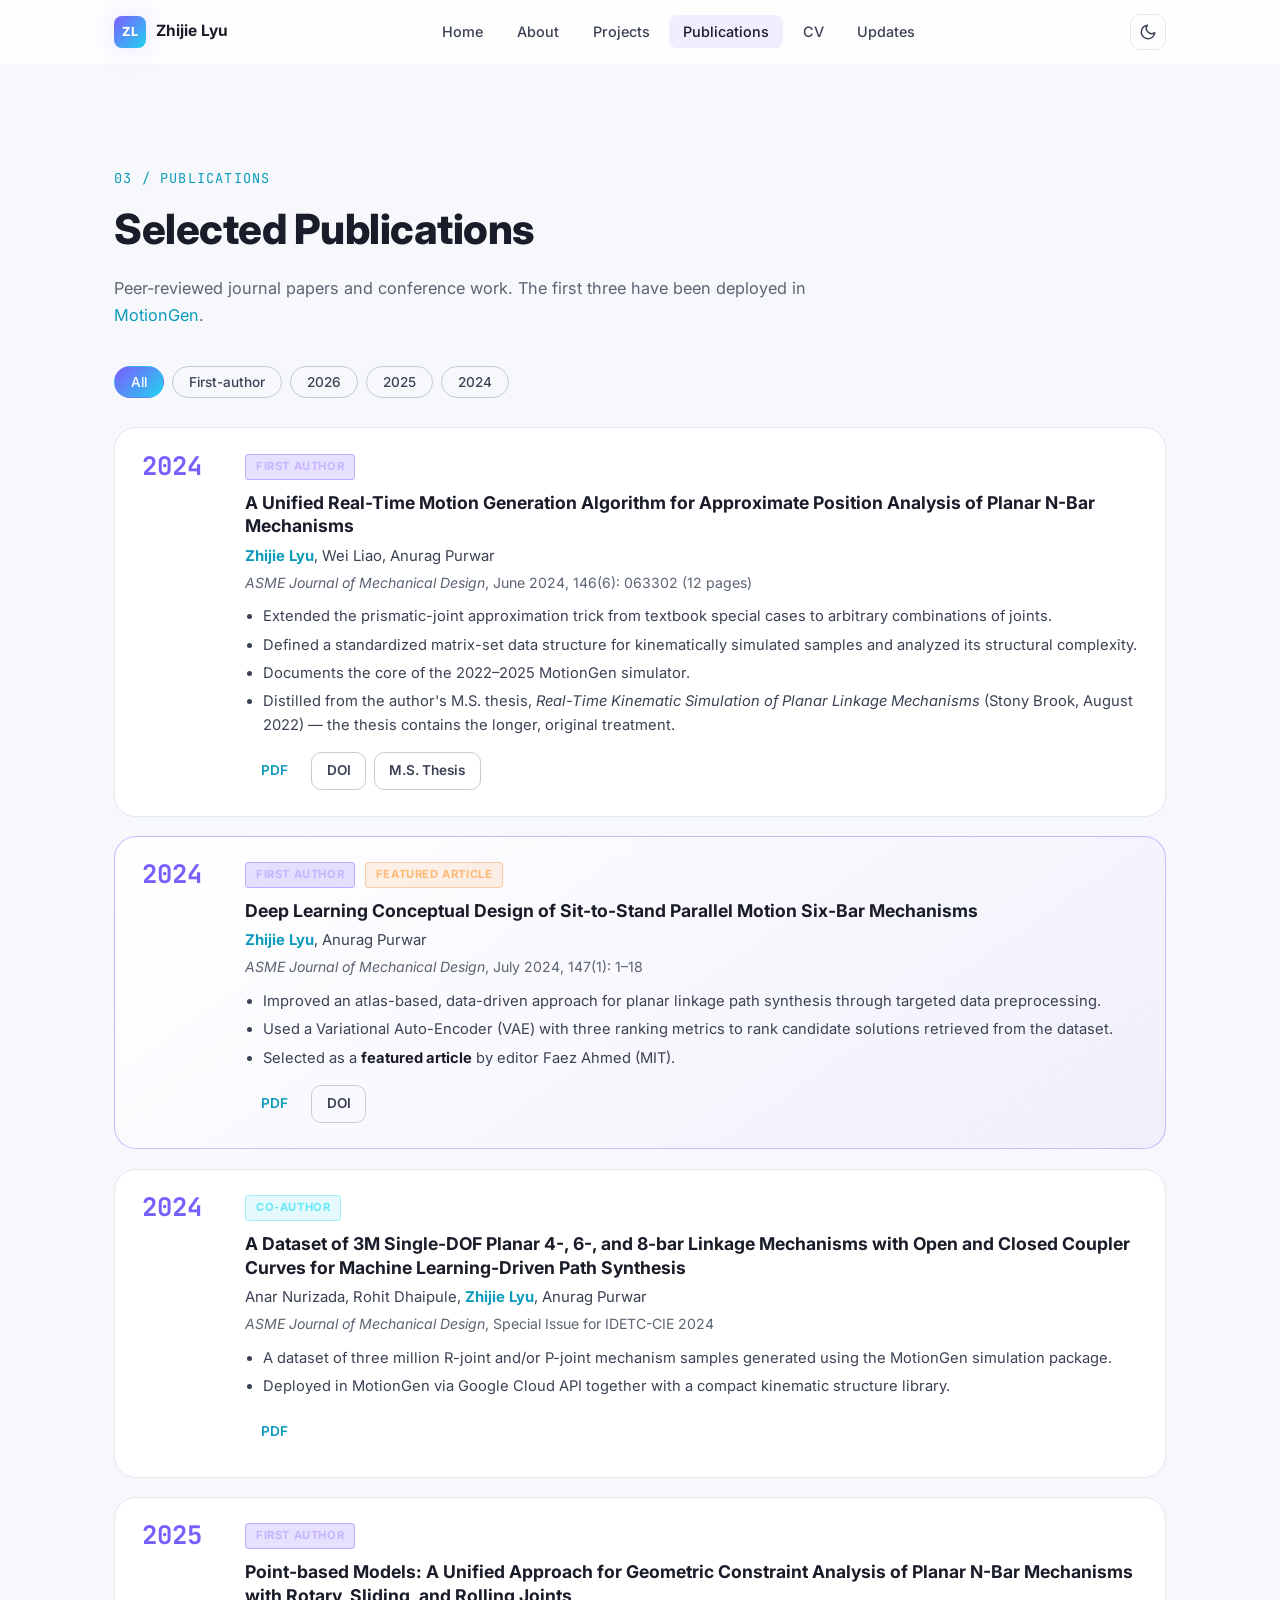
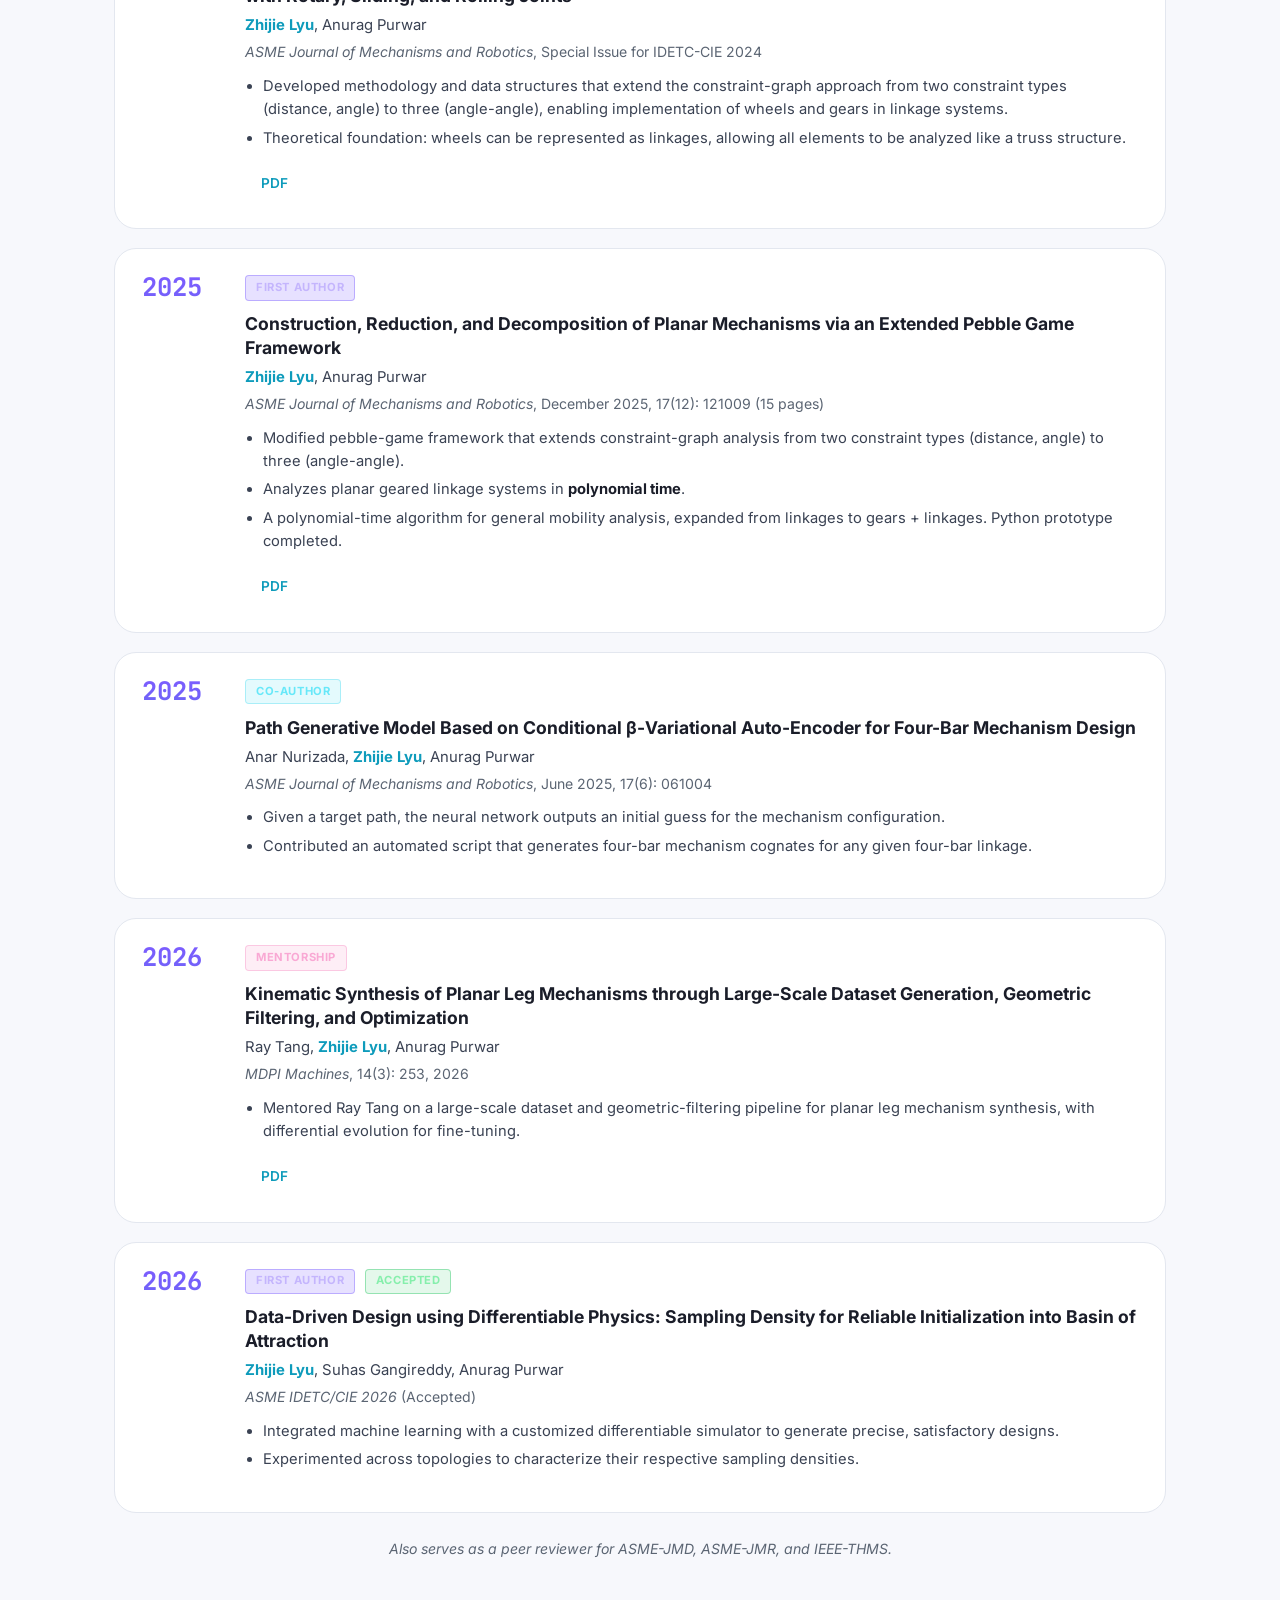
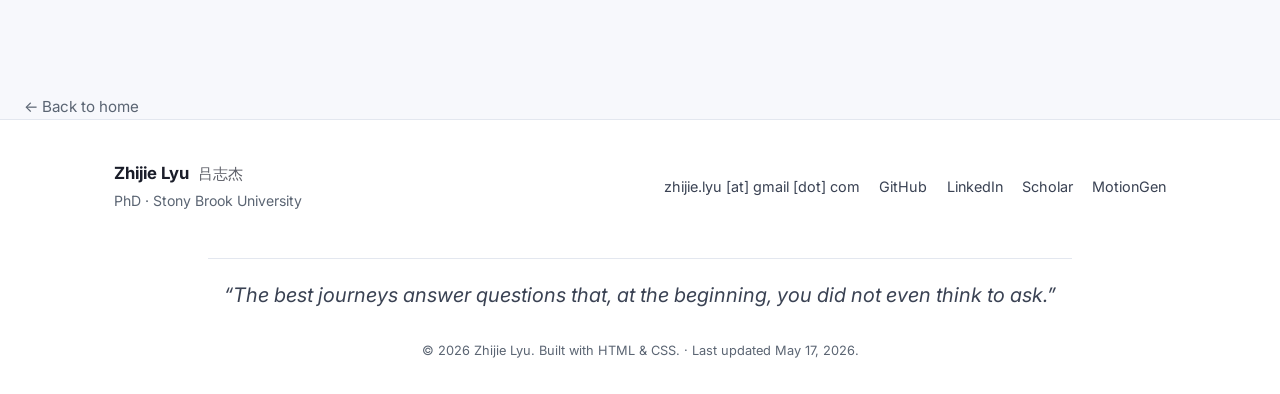
==== publications.html @ add33277 "Moving the publication to elsewhere." ====
<!DOCTYPE html>
<html lang="en">
<head>
    <meta charset="UTF-8" />
    <meta name="viewport" content="width=device-width, initial-scale=1.0" />
    <meta name="description" content="Publications by Zhijie Lyu on computational kinematics, mechanism design, geometric constraints, and data-driven engineering." />
    <meta name="author" content="Zhijie Lyu" />
    <title>Publications — Zhijie Lyu</title>
    <link rel="canonical" href="https://alsymiya.github.io/publications.html" />
    <link rel="icon" type="image/svg+xml" href="favicon.svg" />

    <!-- Open Graph -->
    <meta property="og:type" content="website" />
    <meta property="og:title" content="Publications — Zhijie Lyu" />
    <meta property="og:description" content="Publications by Zhijie Lyu on computational kinematics, mechanism design, geometric constraints, and data-driven engineering." />
    <meta property="og:url" content="https://alsymiya.github.io/publications.html" />
    <meta property="og:image" content="https://alsymiya.github.io/assets/img/avatar.png" />

    <!-- Twitter card -->
    <meta name="twitter:card" content="summary" />
    <meta name="twitter:title" content="Publications — Zhijie Lyu" />
    <meta name="twitter:description" content="Publications by Zhijie Lyu on computational kinematics, mechanism design, geometric constraints, and data-driven engineering." />
    <meta name="twitter:image" content="https://alsymiya.github.io/assets/img/avatar.png" />

    <link rel="preconnect" href="https://fonts.googleapis.com" />
    <link rel="preconnect" href="https://fonts.gstatic.com" crossorigin />
    <link href="https://fonts.googleapis.com/css2?family=Inter:wght@300;400;500;600;700;800&family=JetBrains+Mono:wght@400;500&display=swap" rel="stylesheet" />
    <link rel="stylesheet" href="styles.css" />

    <!-- Set theme before paint to avoid flash -->
    <script>
    (function () {
        try {
            var saved = localStorage.getItem('theme');
            var prefersLight = window.matchMedia && window.matchMedia('(prefers-color-scheme: light)').matches;
            var theme = saved || (prefersLight ? 'light' : 'dark');
            if (theme === 'light') document.documentElement.setAttribute('data-theme', 'light');
        } catch (e) { /* localStorage may be unavailable */ }
    })();
    </script>
</head>
<body>

<!-- ============== NAVIGATION ============== -->
<nav class="nav scrolled" id="nav">
    <div class="nav-inner">
        <a href="index.html#home" class="nav-brand">
            <span class="brand-mark">ZL</span>
            <span class="brand-text">Zhijie Lyu</span>
        </a>
        <ul class="nav-links" id="navLinks">
            <li><a href="index.html#home" class="nav-link">Home</a></li>
            <li><a href="index.html#about" class="nav-link">About</a></li>
            <li><a href="index.html#projects" class="nav-link">Projects</a></li>
            <li><a href="publications.html" class="nav-link active">Publications</a></li>
            <li><a href="index.html#cv" class="nav-link">CV</a></li>
            <li><a href="updates.html" class="nav-link">Updates</a></li>
        </ul>
        <div class="nav-right">
            <button class="theme-toggle" id="themeToggle" aria-label="Toggle color theme" title="Toggle color theme">
                <svg class="icon-sun" viewBox="0 0 24 24" fill="none" stroke="currentColor" stroke-width="2" stroke-linecap="round" stroke-linejoin="round" aria-hidden="true">
                    <circle cx="12" cy="12" r="4"/>
                    <path d="M12 2v2M12 20v2M4.93 4.93l1.41 1.41M17.66 17.66l1.41 1.41M2 12h2M20 12h2M4.93 19.07l1.41-1.41M17.66 6.34l1.41-1.41"/>
                </svg>
                <svg class="icon-moon" viewBox="0 0 24 24" fill="none" stroke="currentColor" stroke-width="2" stroke-linecap="round" stroke-linejoin="round" aria-hidden="true">
                    <path d="M21 12.79A9 9 0 1 1 11.21 3 7 7 0 0 0 21 12.79z"/>
                </svg>
            </button>
            <button class="nav-toggle" id="navToggle" aria-label="Toggle navigation">
                <span></span><span></span><span></span>
            </button>
        </div>
    </div>
</nav>

<main class="page-main">
<!-- ============== PUBLICATIONS ============== -->
<section class="section" id="publications-page">
    <div class="container">
        <p class="eyebrow">03 / Publications</p>
        <h2 class="section-title">Selected Publications</h2>
        <p class="section-subtitle">Peer-reviewed journal papers and conference work. The first three have been deployed in <a href="https://motiongen.io" target="_blank" rel="noopener">MotionGen</a>.</p>

        <div class="pub-filter">
            <button class="chip is-active" data-filter="all">All</button>
            <button class="chip" data-filter="first">First-author</button>
            <button class="chip" data-filter="2026">2026</button>
            <button class="chip" data-filter="2025">2025</button>
            <button class="chip" data-filter="2024">2024</button>
        </div>

        <div class="pub-list">

            <!-- 1. N-Bar JMD 2024 (built on 2022 M.S. thesis) -->
            <article class="pub" data-tags="first 2024 2022">
                <div class="pub-year">2024</div>
                <div class="pub-body">
                    <span class="pub-badge first">First Author</span>
                    <h3 class="pub-title">A Unified Real-Time Motion Generation Algorithm for Approximate Position Analysis of Planar N-Bar Mechanisms</h3>
                    <p class="pub-authors"><strong>Zhijie Lyu</strong>, Wei Liao, Anurag Purwar</p>
                    <p class="pub-venue"><em>ASME Journal of Mechanical Design</em>, June 2024, 146(6): 063302 (12 pages)</p>
                    <ul class="pub-points">
                        <li>Extended the prismatic-joint approximation trick from textbook special cases to arbitrary combinations of joints.</li>
                        <li>Defined a standardized matrix-set data structure for kinematically simulated samples and analyzed its structural complexity.</li>
                        <li>Documents the core of the 2022–2025 MotionGen simulator.</li>
                        <li>Distilled from the author's M.S. thesis, <em>Real-Time Kinematic Simulation of Planar Linkage Mechanisms</em> (Stony Brook, August 2022) &mdash; the thesis contains the longer, original treatment.</li>
                    </ul>
                    <div class="pub-actions">
                        <a href="assets/papers/Lyu_NBar_JMD_2024.pdf" target="_blank" rel="noopener" class="btn btn-sm">PDF</a>
                        <a href="https://doi.org/10.1115/1.4064132" target="_blank" rel="noopener" class="btn btn-sm btn-outline">DOI</a>
                        <a href="assets/papers/Lyu_MS_Thesis_2022.pdf" target="_blank" rel="noopener" class="btn btn-sm btn-outline">M.S. Thesis</a>
                    </div>
                </div>
            </article>

            <!-- 2. STS JMD 2024 -->
            <article class="pub featured" data-tags="first 2024">
                <div class="pub-year">2024</div>
                <div class="pub-body">
                    <span class="pub-badge first">First Author</span>
                    <span class="pub-badge featured-badge">Featured Article</span>
                    <h3 class="pub-title">Deep Learning Conceptual Design of Sit-to-Stand Parallel Motion Six-Bar Mechanisms</h3>
                    <p class="pub-authors"><strong>Zhijie Lyu</strong>, Anurag Purwar</p>
                    <p class="pub-venue"><em>ASME Journal of Mechanical Design</em>, July 2024, 147(1): 1–18</p>
                    <ul class="pub-points">
                        <li>Improved an atlas-based, data-driven approach for planar linkage path synthesis through targeted data preprocessing.</li>
                        <li>Used a Variational Auto-Encoder (VAE) with three ranking metrics to rank candidate solutions retrieved from the dataset.</li>
                        <li>Selected as a <strong>featured article</strong> by editor Faez Ahmed (MIT).</li>
                    </ul>
                    <div class="pub-actions">
                        <a href="assets/papers/Lyu_STS_JMD_2024.pdf" target="_blank" rel="noopener" class="btn btn-sm">PDF</a>
                        <a href="https://doi.org/10.1115/1.4065221" target="_blank" rel="noopener" class="btn btn-sm btn-outline">DOI</a>
                    </div>
                </div>
            </article>

            <!-- 3. Dataset JMD 2024 -->
            <article class="pub" data-tags="2024">
                <div class="pub-year">2024</div>
                <div class="pub-body">
                    <span class="pub-badge co">Co-Author</span>
                    <h3 class="pub-title">A Dataset of 3M Single-DOF Planar 4-, 6-, and 8-bar Linkage Mechanisms with Open and Closed Coupler Curves for Machine Learning-Driven Path Synthesis</h3>
                    <p class="pub-authors">Anar Nurizada, Rohit Dhaipule, <strong>Zhijie Lyu</strong>, Anurag Purwar</p>
                    <p class="pub-venue"><em>ASME Journal of Mechanical Design</em>, Special Issue for IDETC-CIE 2024</p>
                    <ul class="pub-points">
                        <li>A dataset of three million R-joint and/or P-joint mechanism samples generated using the MotionGen simulation package.</li>
                        <li>Deployed in MotionGen via Google Cloud API together with a compact kinematic structure library.</li>
                    </ul>
                    <div class="pub-actions">
                        <a href="assets/papers/Nurizada_Dataset_JMD_2024.pdf" target="_blank" rel="noopener" class="btn btn-sm">PDF</a>
                    </div>
                </div>
            </article>

            <!-- 4. PointModel JMR 2025 -->
            <article class="pub" data-tags="first 2025">
                <div class="pub-year">2025</div>
                <div class="pub-body">
                    <span class="pub-badge first">First Author</span>
                    <h3 class="pub-title">Point-based Models: A Unified Approach for Geometric Constraint Analysis of Planar N-Bar Mechanisms with Rotary, Sliding, and Rolling Joints</h3>
                    <p class="pub-authors"><strong>Zhijie Lyu</strong>, Anurag Purwar</p>
                    <p class="pub-venue"><em>ASME Journal of Mechanisms and Robotics</em>, Special Issue for IDETC-CIE 2024</p>
                    <ul class="pub-points">
                        <li>Developed methodology and data structures that extend the constraint-graph approach from two constraint types (distance, angle) to three (angle-angle), enabling implementation of wheels and gears in linkage systems.</li>
                        <li>Theoretical foundation: wheels can be represented as linkages, allowing all elements to be analyzed like a truss structure.</li>
                    </ul>
                    <div class="pub-actions">
                        <a href="assets/papers/Lyu_PointModel_JMR_2025.pdf" target="_blank" rel="noopener" class="btn btn-sm">PDF</a>
                    </div>
                </div>
            </article>

            <!-- 5. Pebble Game JMR 2025 -->
            <article class="pub" data-tags="first 2025">
                <div class="pub-year">2025</div>
                <div class="pub-body">
                    <span class="pub-badge first">First Author</span>
                    <h3 class="pub-title">Construction, Reduction, and Decomposition of Planar Mechanisms via an Extended Pebble Game Framework</h3>
                    <p class="pub-authors"><strong>Zhijie Lyu</strong>, Anurag Purwar</p>
                    <p class="pub-venue"><em>ASME Journal of Mechanisms and Robotics</em>, December 2025, 17(12): 121009 (15 pages)</p>
                    <ul class="pub-points">
                        <li>Modified pebble-game framework that extends constraint-graph analysis from two constraint types (distance, angle) to three (angle-angle).</li>
                        <li>Analyzes planar geared linkage systems in <strong>polynomial time</strong>.</li>
                        <li>A polynomial-time algorithm for general mobility analysis, expanded from linkages to gears + linkages. Python prototype completed.</li>
                    </ul>
                    <div class="pub-actions">
                        <a href="assets/papers/Lyu_PebbleGame_JMR_2025.pdf" target="_blank" rel="noopener" class="btn btn-sm">PDF</a>
                    </div>
                </div>
            </article>

            <!-- 6. Path Generative Model JMR 2025 -->
            <article class="pub" data-tags="2025">
                <div class="pub-year">2025</div>
                <div class="pub-body">
                    <span class="pub-badge co">Co-Author</span>
                    <h3 class="pub-title">Path Generative Model Based on Conditional &beta;-Variational Auto-Encoder for Four-Bar Mechanism Design</h3>
                    <p class="pub-authors">Anar Nurizada, <strong>Zhijie Lyu</strong>, Anurag Purwar</p>
                    <p class="pub-venue"><em>ASME Journal of Mechanisms and Robotics</em>, June 2025, 17(6): 061004</p>
                    <ul class="pub-points">
                        <li>Given a target path, the neural network outputs an initial guess for the mechanism configuration.</li>
                        <li>Contributed an automated script that generates four-bar mechanism cognates for any given four-bar linkage.</li>
                    </ul>
                </div>
            </article>

            <!-- 7. Tang et al. MDPI Machines 2026 (mentorship) -->
            <article class="pub" data-tags="2026">
                <div class="pub-year">2026</div>
                <div class="pub-body">
                    <span class="pub-badge mentor">Mentorship</span>
                    <h3 class="pub-title">Kinematic Synthesis of Planar Leg Mechanisms through Large-Scale Dataset Generation, Geometric Filtering, and Optimization</h3>
                    <p class="pub-authors">Ray Tang, <strong>Zhijie Lyu</strong>, Anurag Purwar</p>
                    <p class="pub-venue"><em>MDPI Machines</em>, 14(3): 253, 2026</p>
                    <ul class="pub-points">
                        <li>Mentored Ray Tang on a large-scale dataset and geometric-filtering pipeline for planar leg mechanism synthesis, with differential evolution for fine-tuning.</li>
                    </ul>
                    <div class="pub-actions">
                        <a href="assets/papers/Tang_LegMechanism_Machines_2026.pdf" target="_blank" rel="noopener" class="btn btn-sm">PDF</a>
                    </div>
                </div>
            </article>

            <!-- 8. IDETC 2026 (submitted) -->
            <article class="pub" data-tags="first 2026">
                <div class="pub-year">2026</div>
                <div class="pub-body">
                    <span class="pub-badge first">First Author</span>
                    <span class="pub-badge accepted">Accepted</span>
                    <h3 class="pub-title">Data-Driven Design using Differentiable Physics: Sampling Density for Reliable Initialization into Basin of Attraction</h3>
                    <p class="pub-authors"><strong>Zhijie Lyu</strong>, Suhas Gangireddy, Anurag Purwar</p>
                    <p class="pub-venue"><em>ASME IDETC/CIE 2026</em> (Accepted)</p>
                    <ul class="pub-points">
                        <li>Integrated machine learning with a customized differentiable simulator to generate precise, satisfactory designs.</li>
                        <li>Experimented across topologies to characterize their respective sampling densities.</li>
                    </ul>
                </div>
            </article>

        </div>

        <p class="pub-footnote">Also serves as a peer reviewer for ASME-JMD, ASME-JMR, and IEEE-THMS.</p>
    </div>
</section>
    <p class="back-home container"><a href="index.html#home">&larr; Back to home</a></p>
</main>

<!-- ============== FOOTER ============== -->
<footer class="footer">
    <div class="container footer-inner">
        <div>
            <p class="footer-name">Zhijie Lyu <span lang="zh-Hans" class="footer-name-zh">吕志杰</span></p>
            <p class="footer-sub">PhD &middot; Stony Brook University</p>
        </div>
        <div class="footer-links">
            <a href="mailto:zhijie.lyu@gmail.com">zhijie.lyu [at] gmail [dot] com</a>
            <a href="https://github.com/alsymiya" target="_blank" rel="noopener">GitHub</a>
            <a href="https://www.linkedin.com/in/zhijie-lyu-7b461b293/" target="_blank" rel="noopener">LinkedIn</a>
            <a href="https://scholar.google.com/citations?user=5Fk1GgYAAAAJ&amp;hl=en" target="_blank" rel="noopener">Scholar</a>
            <a href="https://motiongen.io" target="_blank" rel="noopener">MotionGen</a>
        </div>
        <p class="footer-quote">&ldquo;The best journeys answer questions that, at the beginning, you did not even think to ask.&rdquo;</p>
        <p class="footer-copy">&copy; 2026 Zhijie Lyu. Built with HTML &amp; CSS. &middot; Last updated <time datetime="2026-05-17">May 17, 2026</time>.</p>
    </div>
</footer>

<script src="script.js"></script>
</body>
</html>
---- styles.css ----
/* =========================================================
   Zhijie Lyu — Personal Website
   Modern Dark Portfolio
   ========================================================= */

/* ---------- Design tokens ---------- */
:root {
    --bg: #0a0e1a;
    --bg-soft: #0f1424;
    --bg-card: #141a2e;
    --bg-card-hover: #1a2240;
    --border: #1f2944;
    --border-strong: #2e3a5e;

    --text: #e6edf3;
    --text-muted: #94a3b8;
    --text-soft: #b4becc;

    --accent: #7c5cff;       /* purple */
    --accent-2: #22d3ee;     /* cyan */
    --accent-warm: #fb923c;  /* orange-ish for badges */
    --accent-soft: rgba(124, 92, 255, 0.15);

    --grad: linear-gradient(135deg, #7c5cff 0%, #22d3ee 100%);
    --grad-soft: linear-gradient(135deg, rgba(124,92,255,0.18) 0%, rgba(34,211,238,0.18) 100%);

    --radius: 14px;
    --radius-lg: 22px;

    --shadow-1: 0 1px 2px rgba(0,0,0,0.3);
    --shadow-2: 0 10px 30px rgba(0,0,0,0.35);
    --shadow-glow: 0 0 40px rgba(124, 92, 255, 0.25);

    --font: 'Inter', -apple-system, BlinkMacSystemFont, 'Segoe UI', Roboto, sans-serif;
    --font-mono: 'JetBrains Mono', ui-monospace, monospace;

    --maxw: 1100px;

    /* Theme-aware tokens (overridden by [data-theme="light"]) */
    --nav-bg: rgba(10, 14, 26, 0.85);
    --nav-bg-scrolled: rgba(10, 14, 26, 0.92);
    --nav-bg-mobile: rgba(10, 14, 26, 0.97);
    --grid-line: rgba(124, 92, 255, 0.06);
    --glow-opacity: 0.55;
}

/* ---------- Light theme overrides ---------- */
[data-theme="light"] {
    --bg: #f7f8fc;
    --bg-soft: #ffffff;
    --bg-card: #ffffff;
    --bg-card-hover: #f1f3f8;
    --border: #e3e7ef;
    --border-strong: #c5ccd8;

    --text: #1a1d29;
    --text-muted: #5b6573;
    --text-soft: #3a4253;

    /* Slightly darker cyan so links remain readable on white */
    --accent-2: #0e9bbb;
    --accent-soft: rgba(124, 92, 255, 0.10);
    --grad-soft: linear-gradient(135deg, rgba(124,92,255,0.10) 0%, rgba(34,211,238,0.10) 100%);

    --shadow-1: 0 1px 2px rgba(15, 23, 42, 0.06);
    --shadow-2: 0 10px 30px rgba(15, 23, 42, 0.08);
    --shadow-glow: 0 0 30px rgba(124, 92, 255, 0.18);

    --nav-bg: rgba(255, 255, 255, 0.85);
    --nav-bg-scrolled: rgba(255, 255, 255, 0.92);
    --nav-bg-mobile: rgba(255, 255, 255, 0.97);
    --grid-line: rgba(124, 92, 255, 0.07);
    --glow-opacity: 0.20;
}

/* Smooth color transitions when toggling themes */
html, body, .nav, .section, .pub, .project, .cv-block,
.about-card, .btn, .chip, .pub-badge {
    transition: background-color .25s ease, color .25s ease, border-color .25s ease;
}

/* ---------- Reset & base ---------- */
*, *::before, *::after { box-sizing: border-box; }
html { scroll-behavior: smooth; }
html, body { margin: 0; padding: 0; }
body {
    font-family: var(--font);
    background: var(--bg);
    color: var(--text);
    line-height: 1.6;
    -webkit-font-smoothing: antialiased;
    overflow-x: hidden;
}
a { color: var(--accent-2); text-decoration: none; transition: color .2s ease; }
a:hover { color: var(--accent); }
img { max-width: 100%; display: block; }
ul { padding-left: 1.2rem; }

.container { max-width: var(--maxw); margin: 0 auto; padding: 0 1.5rem; }

/* ---------- Navigation ---------- */
.nav {
    position: fixed;
    top: 0; left: 0; right: 0;
    z-index: 100;
    background: var(--nav-bg);
    backdrop-filter: saturate(160%) blur(12px);
    -webkit-backdrop-filter: saturate(160%) blur(12px);
    border-bottom: 1px solid transparent;
    transition: border-color .3s ease, background .3s ease;
}
.nav.scrolled {
    border-bottom-color: var(--border);
    background: var(--nav-bg-scrolled);
}
.nav-inner {
    max-width: var(--maxw);
    margin: 0 auto;
    padding: 0.85rem 1.5rem;
    display: flex;
    align-items: center;
    justify-content: space-between;
}
.nav-brand {
    display: flex;
    align-items: center;
    gap: 0.6rem;
    color: var(--text);
    font-weight: 700;
}
.nav-brand:hover { color: var(--text); }
.brand-mark {
    width: 32px; height: 32px;
    border-radius: 8px;
    background: var(--grad);
    color: #fff;
    display: grid; place-items: center;
    font-weight: 800;
    font-size: 0.78rem;
    letter-spacing: 0.5px;
    box-shadow: var(--shadow-glow);
}
.brand-text { font-size: 0.97rem; }

.nav-links {
    list-style: none;
    margin: 0; padding: 0;
    display: flex;
    gap: 0.4rem;
}
.nav-link {
    color: var(--text-soft);
    font-size: 0.9rem;
    font-weight: 500;
    padding: 0.5rem 0.85rem;
    border-radius: 8px;
    transition: color .2s ease, background .2s ease;
}
.nav-link:hover, .nav-link.active {
    color: var(--text);
    background: var(--accent-soft);
}

.nav-toggle {
    display: none;
    background: none;
    border: none;
    cursor: pointer;
    padding: 6px;
    flex-direction: column;
    gap: 5px;
}

/* ---------- Theme toggle button ---------- */
.nav-right {
    display: flex;
    align-items: center;
    gap: 0.4rem;
}
.theme-toggle {
    background: none;
    border: 1px solid var(--border);
    color: var(--text-soft);
    width: 36px;
    height: 36px;
    border-radius: 10px;
    cursor: pointer;
    display: inline-grid;
    place-items: center;
    transition: color .2s ease, background .2s ease, border-color .2s ease, transform .2s ease;
}
.theme-toggle:hover {
    color: var(--text);
    background: var(--accent-soft);
    border-color: var(--border-strong);
    transform: translateY(-1px);
}
.theme-toggle svg {
    width: 18px;
    height: 18px;
}
/* Show sun icon in dark mode (click to go light), moon icon in light mode (click to go dark) */
.theme-toggle .icon-sun  { display: block; }
.theme-toggle .icon-moon { display: none; }
[data-theme="light"] .theme-toggle .icon-sun  { display: none; }
[data-theme="light"] .theme-toggle .icon-moon { display: block; }
.nav-toggle span {
    width: 22px; height: 2px;
    background: var(--text);
    border-radius: 2px;
    transition: transform .25s ease, opacity .25s ease;
}
.nav-toggle.is-open span:nth-child(1) { transform: translateY(7px) rotate(45deg); }
.nav-toggle.is-open span:nth-child(2) { opacity: 0; }
.nav-toggle.is-open span:nth-child(3) { transform: translateY(-7px) rotate(-45deg); }

/* ---------- Hero ---------- */
.hero {
    position: relative;
    min-height: 100vh;
    display: flex;
    align-items: center;
    overflow: hidden;
    padding-top: 5rem;
}
.hero-bg {
    position: absolute; inset: 0;
    pointer-events: none;
    z-index: 0;
}
.grid-pattern {
    position: absolute; inset: 0;
    background-image:
        linear-gradient(var(--grid-line) 1px, transparent 1px),
        linear-gradient(90deg, var(--grid-line) 1px, transparent 1px);
    background-size: 48px 48px;
    mask-image: radial-gradient(ellipse at 50% 40%, black 30%, transparent 75%);
    -webkit-mask-image: radial-gradient(ellipse at 50% 40%, black 30%, transparent 75%);
}
.glow {
    position: absolute;
    border-radius: 50%;
    filter: blur(110px);
    opacity: var(--glow-opacity);
}
.glow-1 {
    width: 420px; height: 420px;
    background: var(--accent);
    top: -80px; left: -120px;
}
.glow-2 {
    width: 380px; height: 380px;
    background: var(--accent-2);
    bottom: -120px; right: -80px;
}
.hero-inner {
    position: relative;
    z-index: 1;
    padding: 5rem 1.5rem 6rem;
}
/* Hero avatar */
.hero-avatar-wrap {
    margin-bottom: 1.6rem;
}
.hero-avatar {
    position: relative;
    display: inline-grid;
    place-items: center;
    width: 130px; height: 130px;
    border-radius: 50%;
    background: var(--grad);
    overflow: hidden;
    box-shadow: 0 0 0 3px var(--bg), 0 0 60px rgba(124, 92, 255, 0.45);
    isolation: isolate;
}
.hero-avatar img {
    position: absolute;
    inset: 0;
    width: 100%;
    height: 100%;
    object-fit: cover;
    object-position: center 28%;
    z-index: 2;
    border-radius: 50%;
}
.hero-avatar .avatar-fallback {
    position: relative;
    z-index: 1;
    color: #fff;
    font-weight: 800;
    font-size: 3rem;
    letter-spacing: 1px;
    user-select: none;
    text-shadow: 0 2px 8px rgba(0,0,0,0.25);
}
.hero-avatar .avatar-ring {
    position: absolute;
    inset: -6px;
    border-radius: 50%;
    border: 2px solid transparent;
    background: var(--grad) border-box;
    -webkit-mask:
        linear-gradient(#000 0 0) padding-box,
        linear-gradient(#000 0 0);
    -webkit-mask-composite: xor;
            mask-composite: exclude;
    opacity: 0.55;
    z-index: 0;
    animation: ring-spin 14s linear infinite;
}
@keyframes ring-spin { to { transform: rotate(360deg); } }

.hero-greet {
    color: var(--accent-2);
    font-family: var(--font-mono);
    font-size: 0.95rem;
    margin: 0 0 0.6rem 0;
    letter-spacing: 0.4px;
}
.hero-name {
    font-size: clamp(3rem, 9vw, 6rem);
    font-weight: 800;
    line-height: 1.05;
    margin: 0 0 0.6rem 0;
    color: var(--text);              /* fallback so the name is always visible */
    letter-spacing: -1.5px;
}
.hero-name-zh {
    display: inline-block;
    font-family: "PingFang SC", "Noto Sans SC", "Microsoft YaHei", "Source Han Sans SC", sans-serif;
    font-weight: 600;
    font-size: 0.5em;
    letter-spacing: 0.05em;
    margin-left: 0.35em;
    vertical-align: 0.35em;
    /* Plain text color even when the main name is gradient-clipped */
    -webkit-text-fill-color: var(--text);
    color: var(--text);
    background: none;
}
.footer-name-zh {
    font-family: "PingFang SC", "Noto Sans SC", "Microsoft YaHei", "Source Han Sans SC", sans-serif;
    font-weight: 500;
    margin-left: 0.35em;
    opacity: 0.7;
    font-size: 0.92em;
}
@supports ((-webkit-background-clip: text) or (background-clip: text)) {
    .hero-name {
        background: var(--grad);
        -webkit-background-clip: text;
                background-clip: text;
        -webkit-text-fill-color: transparent;
    }
}
.hero-title {
    font-size: clamp(1.05rem, 2.4vw, 1.4rem);
    color: var(--text-soft);
    font-weight: 500;
    margin: 0 0 1.6rem 0;
    line-height: 1.4;
}
.hero-title .accent { color: var(--accent); font-weight: 700; }
.hero-title .accent-2 { color: var(--accent-2); font-weight: 700; }
.hero-desc {
    max-width: 700px;
    color: var(--text-muted);
    font-size: 1.02rem;
    margin: 0 0 2.2rem 0;
}
.hero-desc strong { color: var(--text); font-weight: 600; }
.hero-cta {
    display: flex;
    gap: 0.8rem;
    flex-wrap: wrap;
    margin-bottom: 2.4rem;
}
.hero-links {
    display: flex;
    gap: 0.6rem;
    flex-wrap: wrap;
}
.iconlink {
    display: inline-flex;
    align-items: center;
    gap: 0.45rem;
    padding: 0.5rem 0.95rem;
    border: 1px solid var(--border);
    border-radius: 999px;
    color: var(--text-soft);
    font-size: 0.9rem;
    background: rgba(20, 26, 46, 0.55);
    transition: border-color .2s ease, color .2s ease, transform .2s ease, background .2s ease;
}
.iconlink svg { width: 16px; height: 16px; }
.iconlink:hover {
    border-color: var(--accent);
    color: var(--text);
    transform: translateY(-2px);
    background: rgba(124, 92, 255, 0.12);
}

.scroll-cue {
    position: absolute;
    bottom: 2rem;
    left: 50%;
    transform: translateX(-50%);
    width: 22px; height: 36px;
    border: 2px solid var(--border-strong);
    border-radius: 12px;
    overflow: hidden;
}
.scroll-cue span {
    position: absolute;
    top: 6px; left: 50%;
    width: 3px; height: 8px;
    margin-left: -1.5px;
    background: var(--accent-2);
    border-radius: 2px;
    animation: scroll-cue 1.6s ease-in-out infinite;
}
@keyframes scroll-cue {
    0%   { opacity: 0; transform: translateY(-4px); }
    40%  { opacity: 1; }
    100% { opacity: 0; transform: translateY(14px); }
}

/* ---------- Buttons ---------- */
.btn {
    display: inline-flex;
    align-items: center;
    justify-content: center;
    padding: 0.75rem 1.4rem;
    border-radius: 10px;
    font-weight: 600;
    font-size: 0.95rem;
    cursor: pointer;
    border: 1px solid transparent;
    transition: transform .2s ease, box-shadow .2s ease, background .2s ease, border-color .2s ease, color .2s ease;
    font-family: inherit;
}
.btn-primary {
    background: var(--grad);
    color: #fff;
    box-shadow: var(--shadow-glow);
}
.btn-primary:hover {
    color: #fff;
    transform: translateY(-2px);
    box-shadow: 0 0 60px rgba(124, 92, 255, 0.4);
}
.btn-ghost {
    background: transparent;
    color: var(--text);
    border-color: var(--border-strong);
}
.btn-ghost:hover {
    color: var(--text);
    border-color: var(--accent-2);
    background: rgba(34, 211, 238, 0.08);
}
.btn-outline {
    background: transparent;
    color: var(--text-soft);
    border-color: var(--border-strong);
}
.btn-outline:hover {
    color: var(--text);
    border-color: var(--accent);
    background: var(--accent-soft);
}
.btn-sm {
    padding: 0.45rem 0.9rem;
    font-size: 0.85rem;
}

/* ---------- Sections ---------- */
.section {
    padding: 6rem 0 5rem;
    position: relative;
}
.section-alt {
    background: var(--bg-soft);
    border-top: 1px solid var(--border);
    border-bottom: 1px solid var(--border);
}
.eyebrow {
    color: var(--accent-2);
    font-family: var(--font-mono);
    font-size: 0.85rem;
    letter-spacing: 1.2px;
    text-transform: uppercase;
    margin: 0 0 0.4rem 0;
}
.section-title {
    font-size: clamp(1.8rem, 4vw, 2.6rem);
    font-weight: 800;
    margin: 0 0 0.8rem 0;
    letter-spacing: -0.5px;
}
.section-subtitle {
    color: var(--text-muted);
    max-width: 720px;
    margin: 0 0 2.4rem 0;
    font-size: 1.02rem;
}

/* ---------- About ---------- */
.about-grid {
    display: grid;
    grid-template-columns: 1.6fr 1fr;
    gap: 2rem;
    align-items: start;
}
.about-text p {
    color: var(--text-soft);
    font-size: 1.02rem;
    margin: 0 0 1rem 0;
}
.about-text strong { color: var(--text); }
.about-text .hl {
    color: var(--accent-2);
    font-weight: 600;
}
.about-tags {
    display: flex !important;
    flex-wrap: wrap;
    gap: 0.5rem;
    margin-top: 1.4rem !important;
}
.tag {
    display: inline-block;
    padding: 0.35rem 0.85rem;
    background: var(--accent-soft);
    color: var(--text);
    border: 1px solid rgba(124,92,255,0.3);
    border-radius: 999px;
    font-size: 0.82rem;
    font-weight: 500;
}
.about-card {
    background: var(--bg-card);
    border: 1px solid var(--border);
    border-radius: var(--radius-lg);
    padding: 1.6rem 1.5rem;
    box-shadow: var(--shadow-1);
}
.about-card h3 {
    margin: 0 0 1rem 0;
    font-size: 1.05rem;
    color: var(--accent-2);
    font-family: var(--font-mono);
    letter-spacing: 0.4px;
}
.about-card dl {
    display: grid;
    grid-template-columns: max-content 1fr;
    gap: 0.55rem 1rem;
    margin: 0;
    font-size: 0.9rem;
}
.about-card dt {
    color: var(--text-muted);
    font-weight: 500;
}
.about-card dd {
    margin: 0;
    color: var(--text);
}

/* ---------- Publications ---------- */
.pub-filter {
    display: flex;
    gap: 0.5rem;
    flex-wrap: wrap;
    margin-bottom: 1.8rem;
}
.chip {
    padding: 0.45rem 1rem;
    border-radius: 999px;
    background: transparent;
    border: 1px solid var(--border-strong);
    color: var(--text-soft);
    cursor: pointer;
    font-size: 0.85rem;
    font-weight: 500;
    font-family: inherit;
    transition: all .2s ease;
}
.chip:hover { color: var(--text); border-color: var(--accent-2); }
.chip.is-active {
    background: var(--grad);
    border-color: transparent;
    color: #fff;
}

.pub-list {
    display: flex;
    flex-direction: column;
    gap: 1.2rem;
}
.pub {
    background: var(--bg-card);
    border: 1px solid var(--border);
    border-radius: var(--radius-lg);
    padding: 1.6rem 1.7rem;
    display: grid;
    grid-template-columns: 84px 1fr;
    gap: 1.2rem;
    transition: border-color .2s ease, background .2s ease, transform .2s ease;
}
.pub:hover {
    border-color: var(--border-strong);
    background: var(--bg-card-hover);
    transform: translateY(-2px);
}
.pub.featured {
    border-color: rgba(124,92,255,0.4);
    background: linear-gradient(145deg, var(--bg-card) 0%, rgba(124,92,255,0.05) 100%);
}
.pub-year {
    font-family: var(--font-mono);
    font-size: 1.6rem;
    font-weight: 700;
    color: var(--accent-2);
    background: linear-gradient(180deg, var(--accent) 0%, var(--accent-2) 100%);
    -webkit-background-clip: text;
    background-clip: text;
    -webkit-text-fill-color: transparent;
    line-height: 1;
}
.pub-body { min-width: 0; }
.pub-badge {
    display: inline-block;
    font-size: 0.7rem;
    font-weight: 700;
    text-transform: uppercase;
    letter-spacing: 0.6px;
    padding: 0.18rem 0.6rem;
    border-radius: 4px;
    margin-right: 0.4rem;
    margin-bottom: 0.6rem;
    vertical-align: middle;
}
.pub-badge.first { background: rgba(124,92,255,0.18); color: #c4b5fd; border: 1px solid rgba(124,92,255,0.4); }
.pub-badge.co { background: rgba(34,211,238,0.12); color: #67e8f9; border: 1px solid rgba(34,211,238,0.3); }
.pub-badge.featured-badge { background: rgba(251,146,60,0.12); color: #fdba74; border: 1px solid rgba(251,146,60,0.4); }
.pub-badge.new-badge { background: rgba(34,197,94,0.12); color: #86efac; border: 1px solid rgba(34,197,94,0.4); }
.pub-badge.submitted { background: rgba(148,163,184,0.12); color: #cbd5e1; border: 1px solid rgba(148,163,184,0.3); }
.pub-badge.accepted { background: rgba(34,197,94,0.12); color: #86efac; border: 1px solid rgba(34,197,94,0.4); }
.pub-badge.mentor { background: rgba(244,114,182,0.12); color: #f9a8d4; border: 1px solid rgba(244,114,182,0.3); }

.pub-title {
    font-size: 1.1rem;
    font-weight: 700;
    margin: 0.1rem 0 0.4rem 0;
    color: var(--text);
    line-height: 1.35;
}
.pub-authors {
    color: var(--text-soft);
    font-size: 0.93rem;
    margin: 0 0 0.2rem 0;
}
.pub-authors strong { color: var(--accent-2); }
.pub-venue {
    color: var(--text-muted);
    font-size: 0.88rem;
    margin: 0 0 0.7rem 0;
}
.pub-points {
    margin: 0.4rem 0 0.9rem 0;
    padding-left: 1.1rem;
    color: var(--text-soft);
    font-size: 0.92rem;
}
.pub-points li { margin-bottom: 0.3rem; }
.pub-points strong { color: var(--text); }
.pub-actions {
    display: flex;
    gap: 0.5rem;
    flex-wrap: wrap;
    margin-top: 0.4rem;
}
.pub.is-hidden { display: none; }
.pub-footnote {
    margin-top: 1.6rem;
    color: var(--text-muted);
    font-size: 0.88rem;
    text-align: center;
    font-style: italic;
}

/* ---------- Projects ---------- */
.project-grid {
    display: grid;
    grid-template-columns: repeat(2, 1fr);
    gap: 1.4rem;
}
.project {
    background: var(--bg-card);
    border: 1px solid var(--border);
    border-radius: var(--radius-lg);
    padding: 1.7rem 1.7rem;
    transition: border-color .2s ease, transform .2s ease;
    display: flex;
    flex-direction: column;
}
.project:hover {
    border-color: var(--border-strong);
    transform: translateY(-3px);
}
.project.featured-project {
    grid-column: 1 / -1;
    background: linear-gradient(145deg, var(--bg-card) 0%, rgba(124,92,255,0.05) 100%);
    border-color: rgba(124,92,255,0.35);
}
.project-tag {
    color: var(--accent-2);
    font-family: var(--font-mono);
    font-size: 0.78rem;
    text-transform: uppercase;
    letter-spacing: 0.8px;
    margin-bottom: 0.6rem;
}
.project h3 {
    font-size: 1.4rem;
    font-weight: 700;
    margin: 0 0 0.5rem 0;
    color: var(--text);
}
.project-sub {
    color: var(--text-soft);
    font-size: 0.95rem;
    margin: 0 0 1rem 0;
}
.project-stat {
    margin: 0 0 1rem 0;
    font-size: 0.95rem;
    color: var(--text-soft);
}
.stat-num {
    font-family: var(--font-mono);
    font-weight: 700;
    color: var(--accent);
    font-size: 1.15rem;
}
.project-bullets {
    color: var(--text-soft);
    font-size: 0.92rem;
    margin: 0.4rem 0 0.8rem 0;
    padding-left: 1.1rem;
}
.project-bullets li { margin-bottom: 0.4rem; }
.project-bullets strong { color: var(--text); }
.project-impact {
    color: var(--text-muted);
    font-size: 0.88rem;
    font-style: italic;
    margin: 0.6rem 0 1rem 0;
    padding: 0.7rem 0.9rem;
    background: rgba(34,211,238,0.06);
    border-left: 3px solid var(--accent-2);
    border-radius: 4px;
}
.project-impact em { color: var(--accent-2); font-style: normal; font-weight: 600; }
.project-actions { margin-top: auto; }

/* ---------- CV ---------- */
.cv-actions {
    display: flex;
    gap: 0.7rem;
    flex-wrap: wrap;
    margin-bottom: 2.2rem;
}
.cv-grid {
    display: grid;
    grid-template-columns: 1fr 1fr;
    gap: 1.6rem;
}
.cv-block {
    background: var(--bg-card);
    border: 1px solid var(--border);
    border-radius: var(--radius-lg);
    padding: 1.7rem 1.7rem;
}
.cv-h {
    font-size: 1.1rem;
    color: var(--accent-2);
    font-family: var(--font-mono);
    letter-spacing: 0.5px;
    margin: 0 0 1.2rem 0;
}
.cv-p {
    color: var(--text-soft);
    font-size: 0.92rem;
    margin: 0 0 0.6rem 0;
}
.cv-p strong { color: var(--text); }

.timeline { position: relative; padding-left: 1.4rem; }
.timeline::before {
    content: "";
    position: absolute;
    top: 6px; bottom: 6px; left: 5px;
    width: 1px;
    background: var(--border-strong);
}
.t-item {
    position: relative;
    padding-bottom: 1.3rem;
}
.t-item:last-child { padding-bottom: 0; }
.t-dot {
    position: absolute;
    top: 6px; left: -19px;
    width: 11px; height: 11px;
    border-radius: 50%;
    background: var(--grad);
    box-shadow: 0 0 0 3px var(--bg-card);
}
.t-date {
    color: var(--accent-2);
    font-family: var(--font-mono);
    font-size: 0.78rem;
    margin-bottom: 0.2rem;
}
.t-title {
    color: var(--text);
    font-weight: 600;
    font-size: 0.97rem;
    margin-bottom: 0.15rem;
}
.t-minor { color: var(--text-muted); font-weight: 400; font-size: 0.85rem; }
.t-org { color: var(--text-soft); font-size: 0.88rem; }
.t-meta { color: var(--text-muted); font-size: 0.83rem; margin-top: 0.2rem; }
.t-courses {
    list-style: none;
    margin: 0.4rem 0 0 0;
    padding: 0;
    display: grid;
    grid-template-columns: repeat(auto-fit, minmax(220px, 1fr));
    gap: 0.25rem 1rem;
}
.t-courses li {
    color: var(--text-soft);
    font-size: 0.85rem;
    line-height: 1.4;
}
.t-code {
    display: inline-block;
    min-width: 64px;
    padding: 0 0.45rem;
    margin-right: 0.4rem;
    color: var(--accent-2);
    font-family: var(--font-mono);
    font-size: 0.78rem;
    background: rgba(34, 211, 238, 0.08);
    border: 1px solid rgba(34, 211, 238, 0.25);
    border-radius: 4px;
}

.skills { display: flex; flex-direction: column; gap: 0.9rem; }
.skill-row {
    display: grid;
    grid-template-columns: 130px 1fr;
    gap: 0.8rem;
    align-items: start;
}
.skill-label {
    color: var(--text-muted);
    font-size: 0.85rem;
    font-weight: 500;
}
.skill-tags {
    display: flex; flex-wrap: wrap; gap: 0.4rem;
}
.skill {
    padding: 0.25rem 0.7rem;
    background: var(--bg-soft);
    border: 1px solid var(--border-strong);
    border-radius: 6px;
    font-size: 0.82rem;
    color: var(--text-soft);
    font-family: var(--font-mono);
}

/* ---------- Footer ---------- */
.footer {
    background: var(--bg-soft);
    border-top: 1px solid var(--border);
    padding: 2.5rem 0 2rem;
    margin-top: 0;
}
.footer-inner {
    display: grid;
    grid-template-columns: 1fr 1fr;
    gap: 1rem 2rem;
    align-items: center;
}
.footer-name {
    color: var(--text);
    font-weight: 700;
    margin: 0 0 0.2rem 0;
    font-size: 1.05rem;
}
.footer-sub {
    color: var(--text-muted);
    font-size: 0.88rem;
    margin: 0;
}
.footer-links {
    display: flex; gap: 1.2rem;
    flex-wrap: wrap;
    justify-self: end;
}
.footer-links a {
    color: var(--text-soft);
    font-size: 0.9rem;
}
.footer-links a:hover { color: var(--accent-2); }

/* ---------- Updates section ---------- */
.updates-list {
    list-style: none;
    padding: 0;
    margin: 1.5rem 0 0 0;
    display: grid;
    gap: 1rem;
    max-width: 760px;
}
.update-item {
    display: grid;
    grid-template-columns: 130px 1fr;
    gap: 1.2rem;
    padding: 1.2rem 1.4rem;
    background: var(--bg-card);
    border: 1px solid var(--border);
    border-radius: var(--radius);
    transition: background .2s ease, border-color .2s ease, transform .2s ease;
}
.update-item:hover {
    background: var(--bg-card-hover);
    border-color: var(--border-strong);
    transform: translateY(-1px);
}
.update-date {
    font-family: var(--font-mono);
    font-size: 0.82rem;
    color: var(--accent);
    font-weight: 600;
    letter-spacing: 0.5px;
    padding-top: 0.15rem;
    white-space: nowrap;
}
.update-title {
    margin: 0 0 0.3rem 0;
    color: var(--text);
    font-size: 1.02rem;
    font-weight: 600;
}
.update-text {
    margin: 0;
    color: var(--text-soft);
    font-size: 0.93rem;
    line-height: 1.55;
}
@media (max-width: 600px) {
    .update-item { grid-template-columns: 1fr; gap: 0.4rem; }
    .update-date { padding-top: 0; }
}

/* ---------- "Back to home" link on subpages ---------- */
.back-home {
    margin: 2.5rem 0 0 0;
    font-size: 0.95rem;
}
.back-home a {
    color: var(--text-muted);
    transition: color .2s ease;
}
.back-home a:hover { color: var(--accent); }

.page-main {
    padding-top: 4.5rem; /* clears the fixed nav since there is no hero on subpages */
}

/* ---------- Project dependency diagram ---------- */
.dep-map {
    margin-top: 3.5rem;
    padding-top: 2.5rem;
    border-top: 1px solid var(--border);
}
.dep-map-h {
    margin: 0 0 0.5rem 0;
    color: var(--text);
    font-size: 1.25rem;
    font-weight: 700;
}
.dep-map-sub {
    margin: 0 0 1.5rem 0;
    color: var(--text-muted);
    font-size: 0.95rem;
    max-width: 640px;
}
.dep-map-figure {
    margin: 0;
    background: var(--bg-soft);
    border: 1px solid var(--border);
    border-radius: var(--radius);
    padding: 1.5rem;
    overflow-x: auto;
}
.dep-svg {
    display: block;
    margin: 0 auto;
    width: 100%;
    max-width: 720px;
    height: auto;
    color: var(--text);
    font-family: var(--font);
}
.dep-svg .dep-node rect {
    fill: var(--bg-card);
    stroke: currentColor;
    stroke-width: 1.4;
    transition: stroke-width .15s ease, filter .15s ease;
    cursor: pointer;
}
.dep-svg .dep-node text {
    fill: currentColor;
    font-size: 17px;
    font-weight: 500;
    pointer-events: none; /* so hover targets only the rect */
    dominant-baseline: middle; /* center each line vertically on its y coordinate */
}
.dep-svg .dep-node:focus { outline: none; }

/* Group colors */
.dep-svg .dep-node[data-group="blue"]   rect { stroke: #3b82f6; }
.dep-svg .dep-node[data-group="red1"]   rect,
.dep-svg .dep-node[data-group="red2"]   rect { stroke: #ef4444; }
.dep-svg .dep-node[data-group="pink"]   rect { stroke: #ec4899; }
.dep-svg .dep-node[data-group="purple"] rect { stroke: #a855f7; }
.dep-svg .dep-node[data-group="orange"] rect { stroke: #f97316; }
.dep-svg .dep-node[data-group="green"]  rect { stroke: #22c55e; }

/* Active (hovered/focused) state — applied to every node in the same group */
.dep-svg .dep-node.is-active rect { stroke-width: 3; }
/* Fade non-active nodes when a group is active */
.dep-svg.has-active .dep-node:not(.is-active) rect { opacity: 0.35; }
.dep-svg.has-active .dep-node:not(.is-active) text { opacity: 0.45; }
.dep-svg.has-active .dep-edges line { opacity: 0.4; }

/* Info panel below the diagram — fixed height so it doesn't shift between hovers */
.dep-info {
    margin-top: 1rem;
    height: 5.5rem;
    padding: 0.9rem 1.2rem;
    background: var(--bg-soft);
    border: 1px solid var(--border);
    border-radius: var(--radius);
    display: flex;
    align-items: center;
    overflow: hidden;
}
.dep-info-default {
    margin: 0;
    width: 100%;
    text-align: center;
    color: var(--text-muted);
    font-size: 0.92rem;
    font-style: italic;
}
.dep-info-content {
    display: flex;
    align-items: center;
    gap: 0.7rem;
    width: 100%;
}
.dep-info-content[hidden] { display: none; } /* override flex so the hidden attribute actually hides it */
.dep-info-swatch {
    flex: 0 0 14px;
    width: 14px;
    height: 14px;
    border-radius: 4px;
    background: transparent;
    transition: background .15s ease;
}
.dep-info-text {
    margin: 0;
    color: var(--text);
    font-size: 0.95rem;
    line-height: 1.5;
}
@media (max-width: 700px) {
    .dep-info { height: 7rem; } /* allow more rows on narrow screens */
}
/* Year and project name use the same styling — single block of text */
.dep-svg .dep-year {
    fill: currentColor;
    font-size: 17px;
    font-weight: 500;
}
.dep-svg .dep-edges {
    color: var(--text-muted); /* arrowhead inherits this via currentColor */
}
.dep-svg .dep-edges line {
    stroke: currentColor;
    stroke-linecap: round;
}
@media (max-width: 700px) {
    .dep-map-figure { padding: 0.8rem; }
    .dep-svg { min-width: 640px; }  /* keep it readable on narrow screens via horizontal scroll */
}

.footer-quote {
    grid-column: 1 / -1;
    text-align: center;
    color: var(--text-soft);
    font-style: italic;
    font-size: 1.25rem;
    margin: 1.8rem auto 0;
    padding: 1.4rem 1rem 0;
    line-height: 1.4;
    max-width: 100%;
    border-top: 1px solid var(--border);
}
@media (max-width: 1000px) {
    .footer-quote {
        font-size: 1.05rem;
    }
}
.footer-copy {
    grid-column: 1 / -1;
    text-align: center;
    color: var(--text-muted);
    font-size: 0.8rem;
    margin: 1rem 0 0 0;
    padding-top: 0;
    border-top: none;
}

/* ---------- Responsive ---------- */
@media (max-width: 880px) {
    .hero-avatar { width: 110px; height: 110px; }
    .hero-avatar .avatar-fallback { font-size: 2.4rem; }
    .about-grid { grid-template-columns: 1fr; }
    .project-grid { grid-template-columns: 1fr; }
    .cv-grid { grid-template-columns: 1fr; }
    .pub { grid-template-columns: 1fr; gap: 0.4rem; padding: 1.4rem 1.4rem; }
    .pub-year { font-size: 1.1rem; }
    .footer-inner { grid-template-columns: 1fr; text-align: center; }
    .footer-links { justify-self: center; }
}

@media (max-width: 700px) {
    .nav-toggle { display: flex; }
    .nav-links {
        position: absolute;
        top: 100%; left: 0; right: 0;
        flex-direction: column;
        background: var(--nav-bg-mobile);
        backdrop-filter: blur(10px);
        padding: 1rem;
        gap: 0.2rem;
        border-bottom: 1px solid var(--border);
        max-height: 0;
        overflow: hidden;
        transition: max-height .3s ease;
    }
    .nav-links.is-open { max-height: 360px; }
    .nav-link { padding: 0.7rem 1rem; }
    .skill-row { grid-template-columns: 1fr; gap: 0.4rem; }
    .skill-label { color: var(--accent-2); }
    .container { padding: 0 1.1rem; }
    .section { padding: 4rem 0 3rem; }
}

@media (prefers-reduced-motion: reduce) {
    *, *::before, *::after {
        animation-duration: 0.01ms !important;
        transition-duration: 0.01ms !important;
        scroll-behavior: auto !important;
    }
}
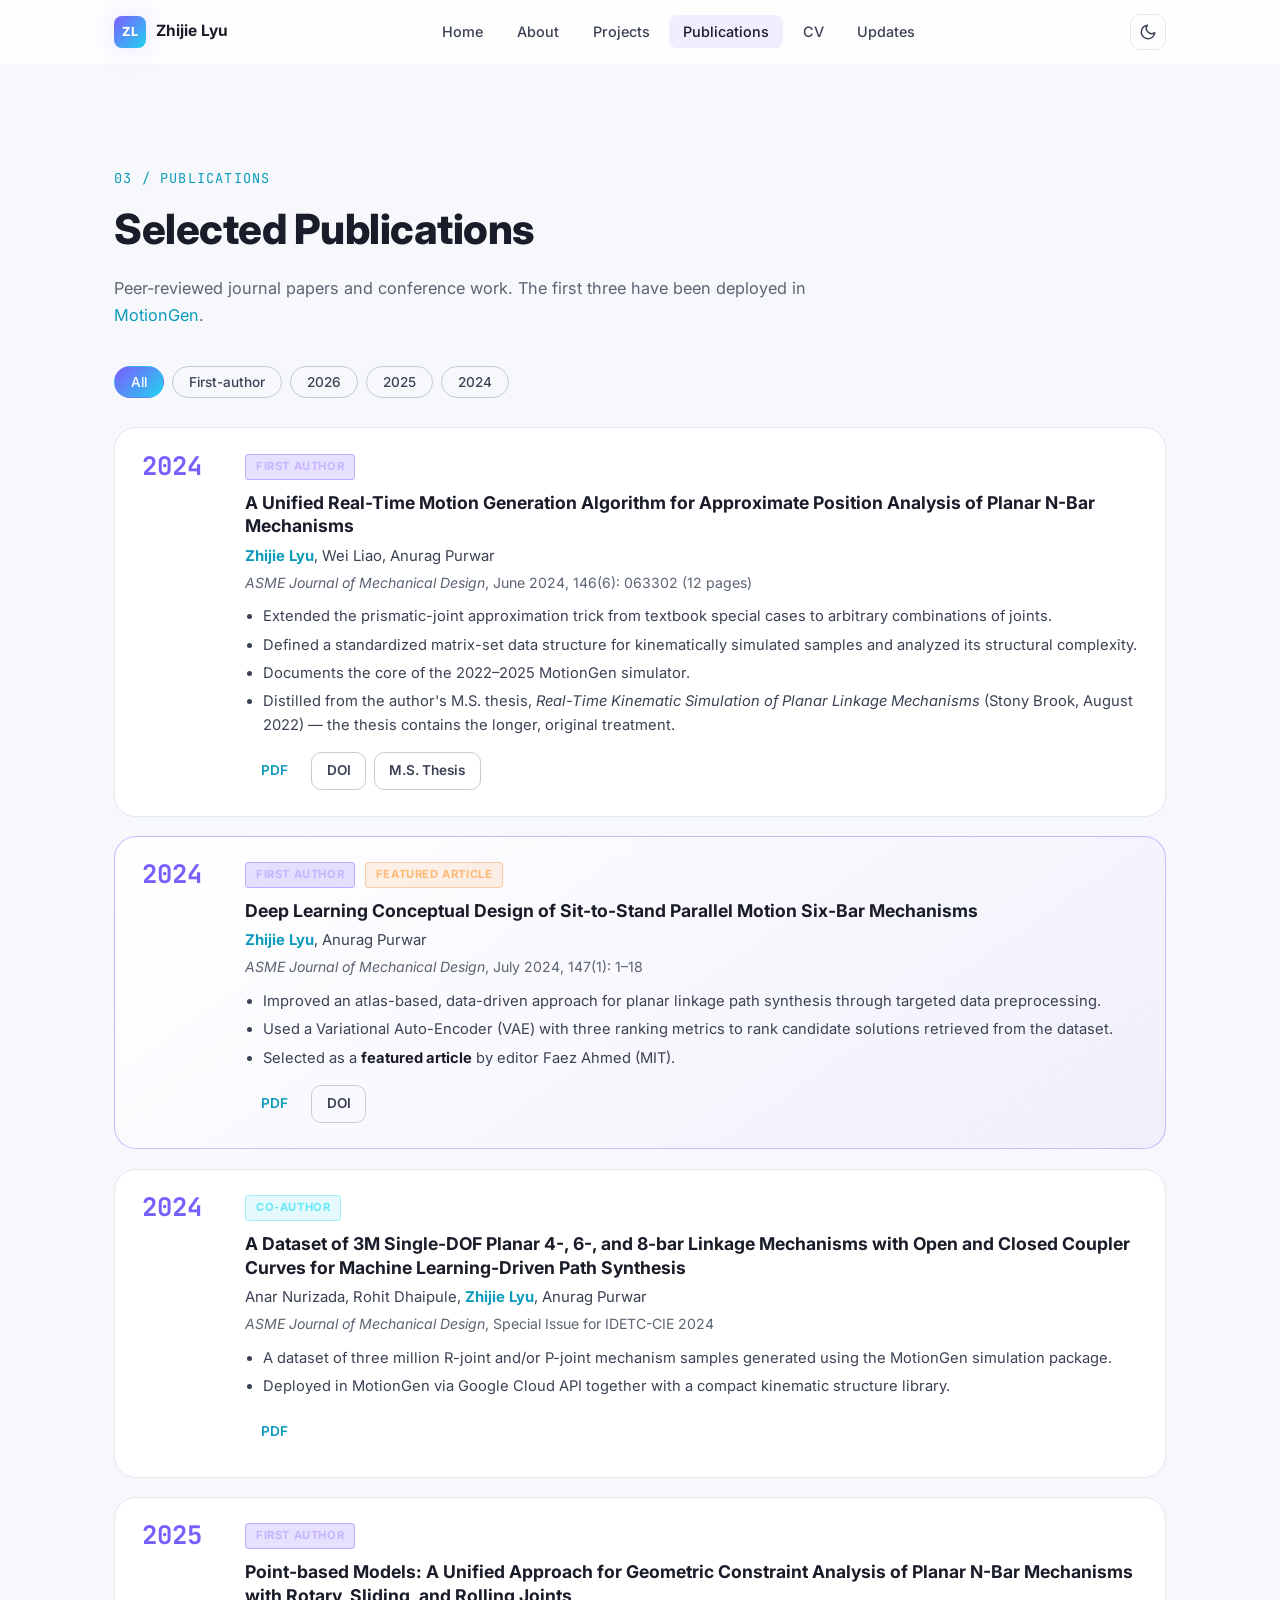
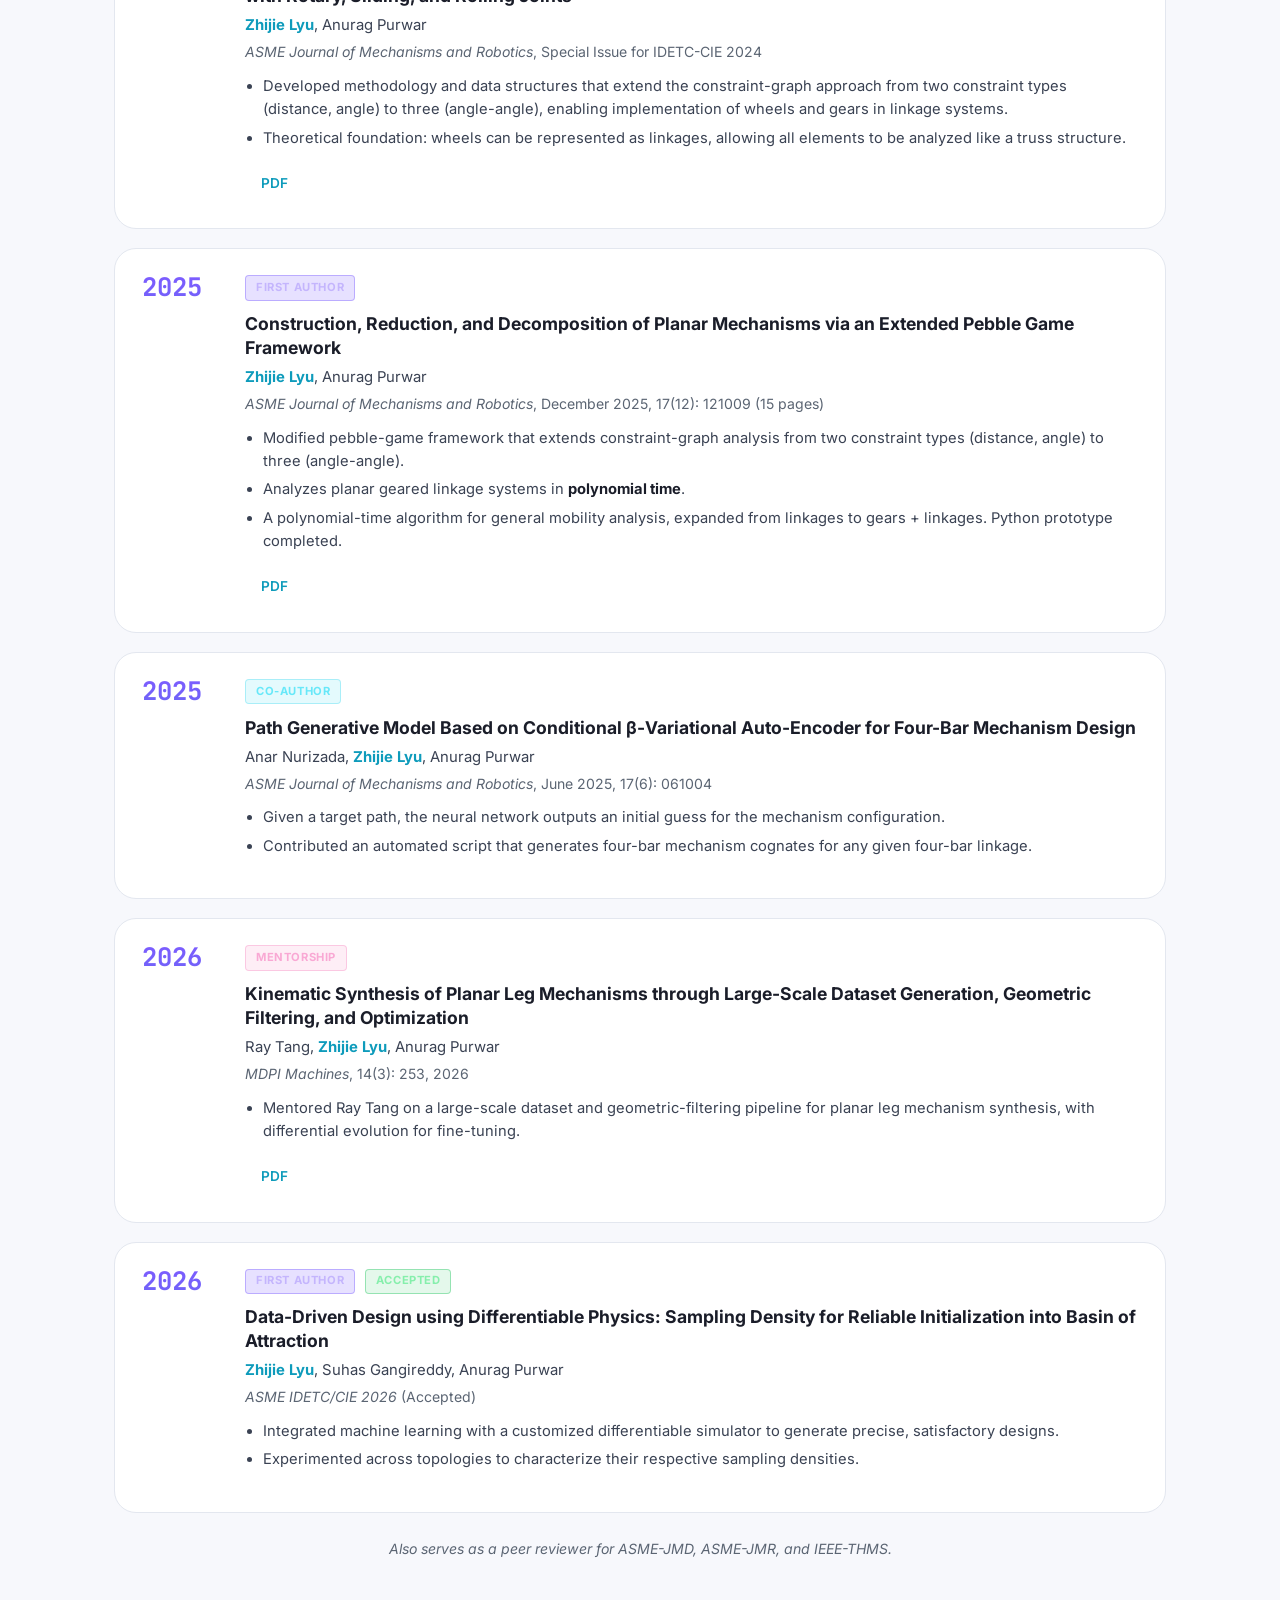
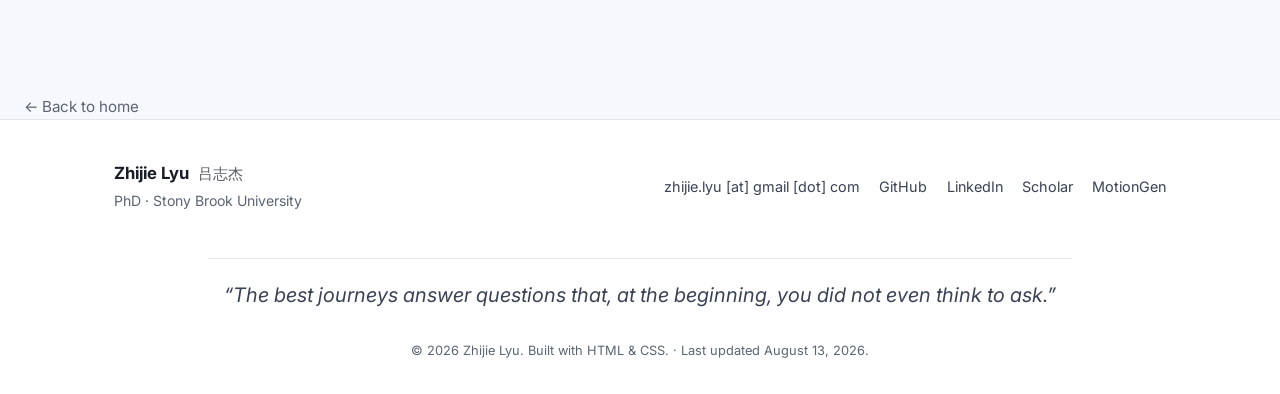
==== commit 8fa0ff2b: "Change latest update date." ====
--- a/publications.html
+++ b/publications.html
@@ -261,11 +261,10 @@
             <a href="https://motiongen.io" target="_blank" rel="noopener">MotionGen</a>
         </div>
         <p class="footer-quote">&ldquo;The best journeys answer questions that, at the beginning, you did not even think to ask.&rdquo;</p>
-        <p class="footer-copy">&copy; 2026 Zhijie Lyu. Built with HTML &amp; CSS. &middot; Last updated <time datetime="2026-05-17">May 17, 2026</time>.</p>
+        <p class="footer-copy">&copy; 2026 Zhijie Lyu. Built with HTML &amp; CSS. &middot; Last updated <time datetime="2026-08-13">August 13, 2026</time>.</p>
     </div>
 </footer>
 
 <script src="script.js"></script>
 </body>
 </html>
-
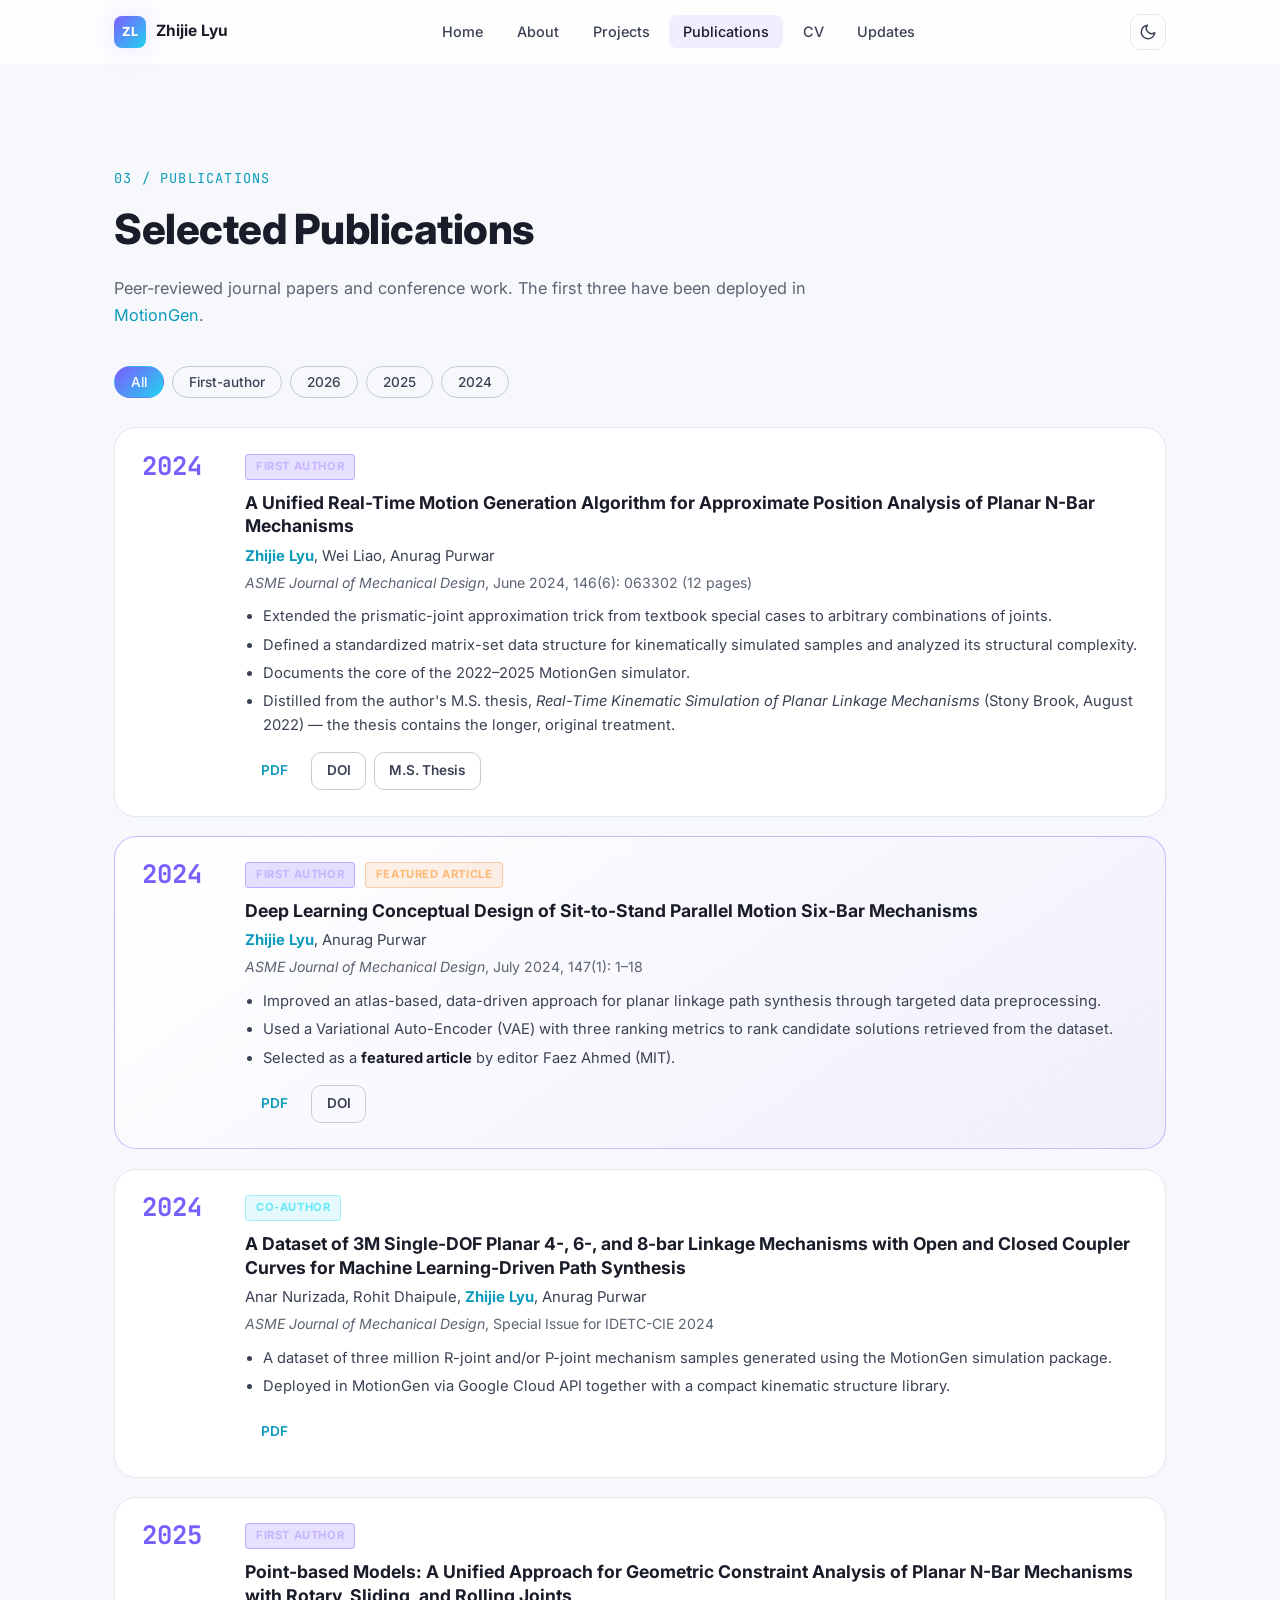
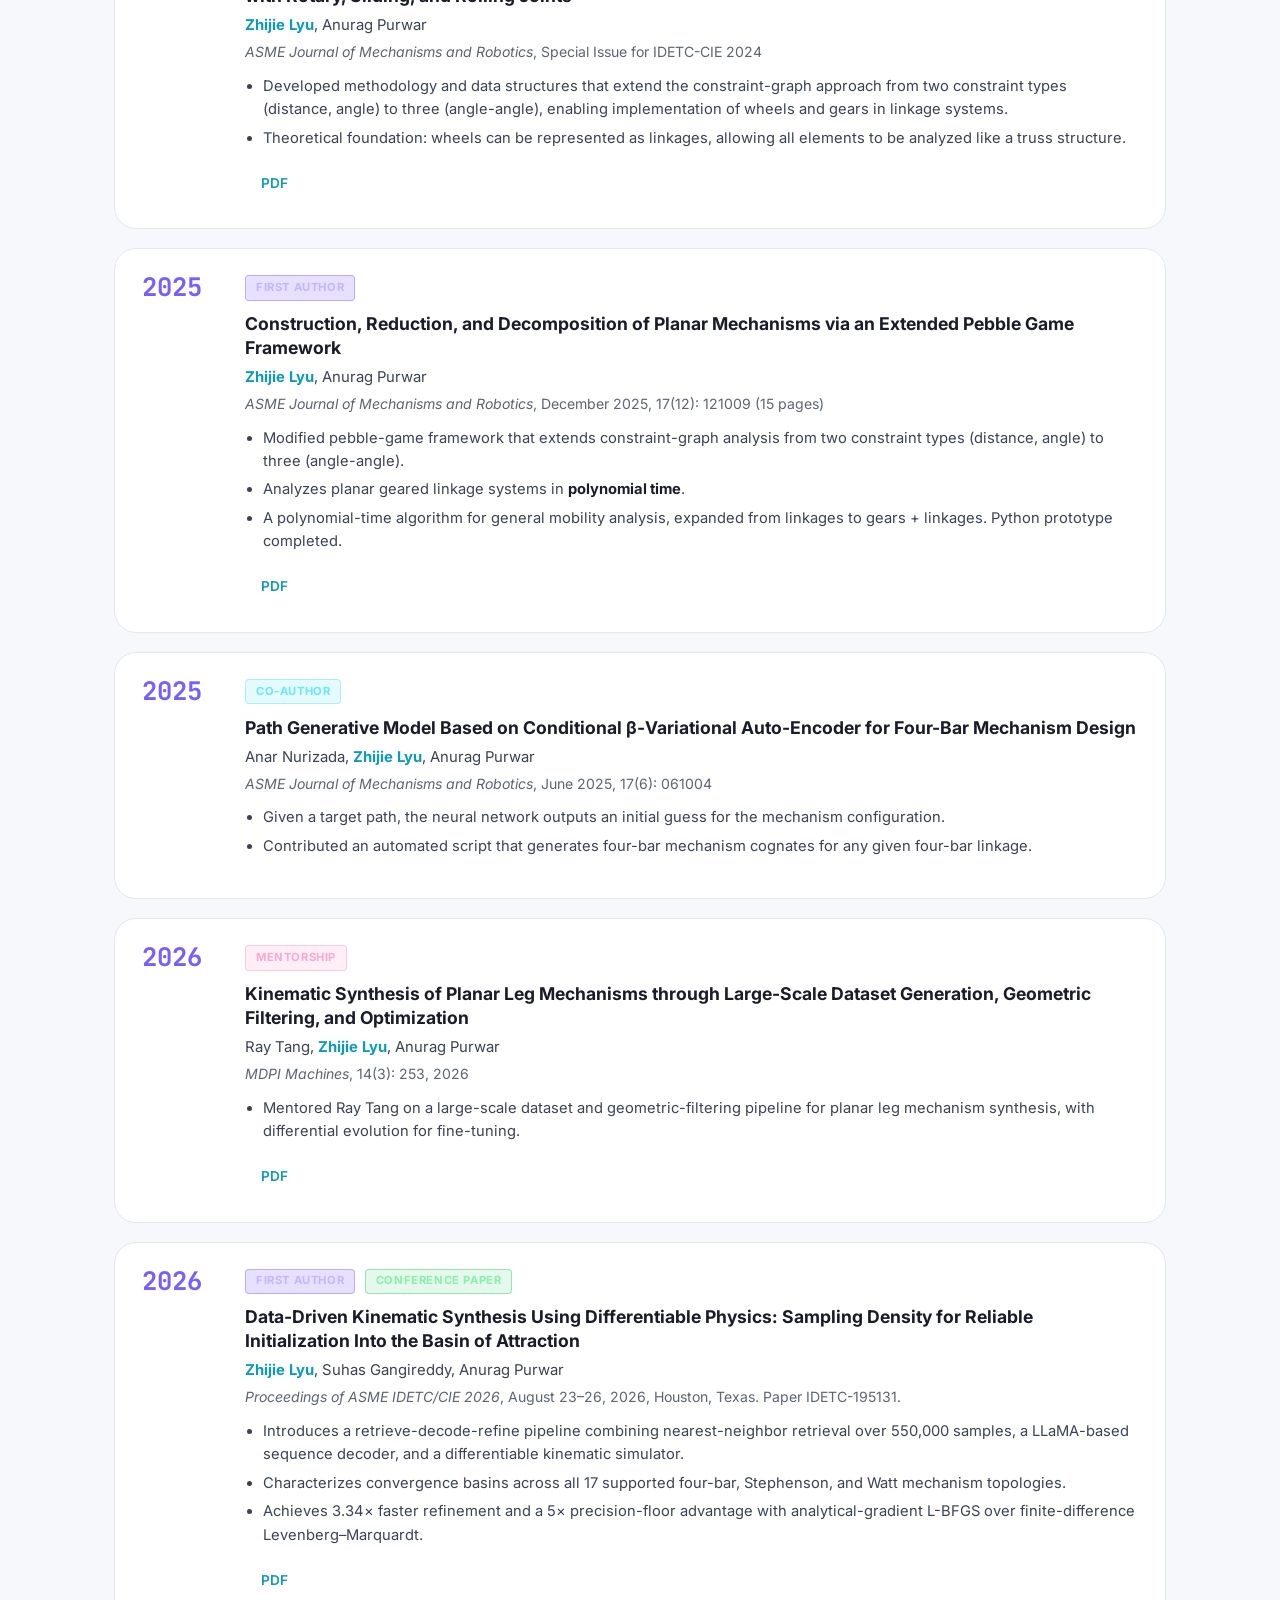
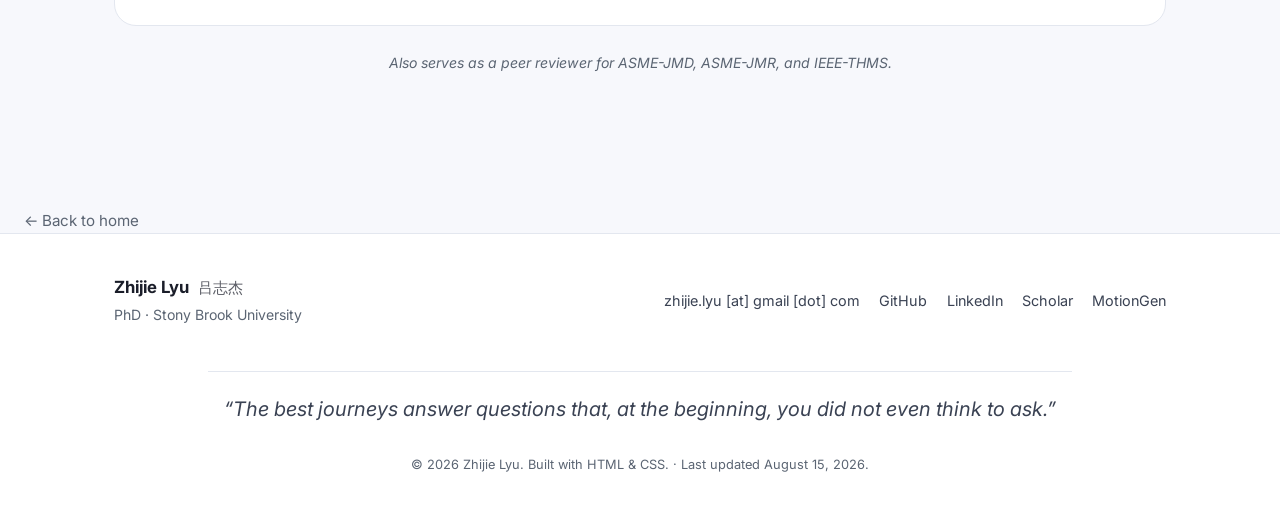
==== commit 8c2b2b44: "Add IDETC 2026 conference paper" ====
--- a/publications.html
+++ b/publications.html
@@ -222,19 +222,23 @@
                 </div>
             </article>
 
-            <!-- 8. IDETC 2026 (submitted) -->
+            <!-- 8. IDETC 2026 conference paper -->
             <article class="pub" data-tags="first 2026">
                 <div class="pub-year">2026</div>
                 <div class="pub-body">
                     <span class="pub-badge first">First Author</span>
-                    <span class="pub-badge accepted">Accepted</span>
-                    <h3 class="pub-title">Data-Driven Design using Differentiable Physics: Sampling Density for Reliable Initialization into Basin of Attraction</h3>
+                    <span class="pub-badge accepted">Conference Paper</span>
+                    <h3 class="pub-title">Data-Driven Kinematic Synthesis Using Differentiable Physics: Sampling Density for Reliable Initialization Into the Basin of Attraction</h3>
                     <p class="pub-authors"><strong>Zhijie Lyu</strong>, Suhas Gangireddy, Anurag Purwar</p>
-                    <p class="pub-venue"><em>ASME IDETC/CIE 2026</em> (Accepted)</p>
-                    <ul class="pub-points">
-                        <li>Integrated machine learning with a customized differentiable simulator to generate precise, satisfactory designs.</li>
-                        <li>Experimented across topologies to characterize their respective sampling densities.</li>
-                    </ul>
+                    <p class="pub-venue"><em>Proceedings of ASME IDETC/CIE 2026</em>, August 23&ndash;26, 2026, Houston, Texas. Paper IDETC-195131.</p>
+                    <ul class="pub-points">
+                        <li>Introduces a retrieve-decode-refine pipeline combining nearest-neighbor retrieval over 550,000 samples, a LLaMA-based sequence decoder, and a differentiable kinematic simulator.</li>
+                        <li>Characterizes convergence basins across all 17 supported four-bar, Stephenson, and Watt mechanism topologies.</li>
+                        <li>Achieves 3.34&times; faster refinement and a 5&times; precision-floor advantage with analytical-gradient L-BFGS over finite-difference Levenberg&ndash;Marquardt.</li>
+                    </ul>
+                    <div class="pub-actions">
+                        <a href="assets/papers/Lyu_DifferentiablePhysics_IDETC_2026.pdf" target="_blank" rel="noopener" class="btn btn-sm">PDF</a>
+                    </div>
                 </div>
             </article>
 
@@ -261,7 +265,7 @@
             <a href="https://motiongen.io" target="_blank" rel="noopener">MotionGen</a>
         </div>
         <p class="footer-quote">&ldquo;The best journeys answer questions that, at the beginning, you did not even think to ask.&rdquo;</p>
-        <p class="footer-copy">&copy; 2026 Zhijie Lyu. Built with HTML &amp; CSS. &middot; Last updated <time datetime="2026-08-13">August 13, 2026</time>.</p>
+        <p class="footer-copy">&copy; 2026 Zhijie Lyu. Built with HTML &amp; CSS. &middot; Last updated <time datetime="2026-08-15">August 15, 2026</time>.</p>
     </div>
 </footer>
 
